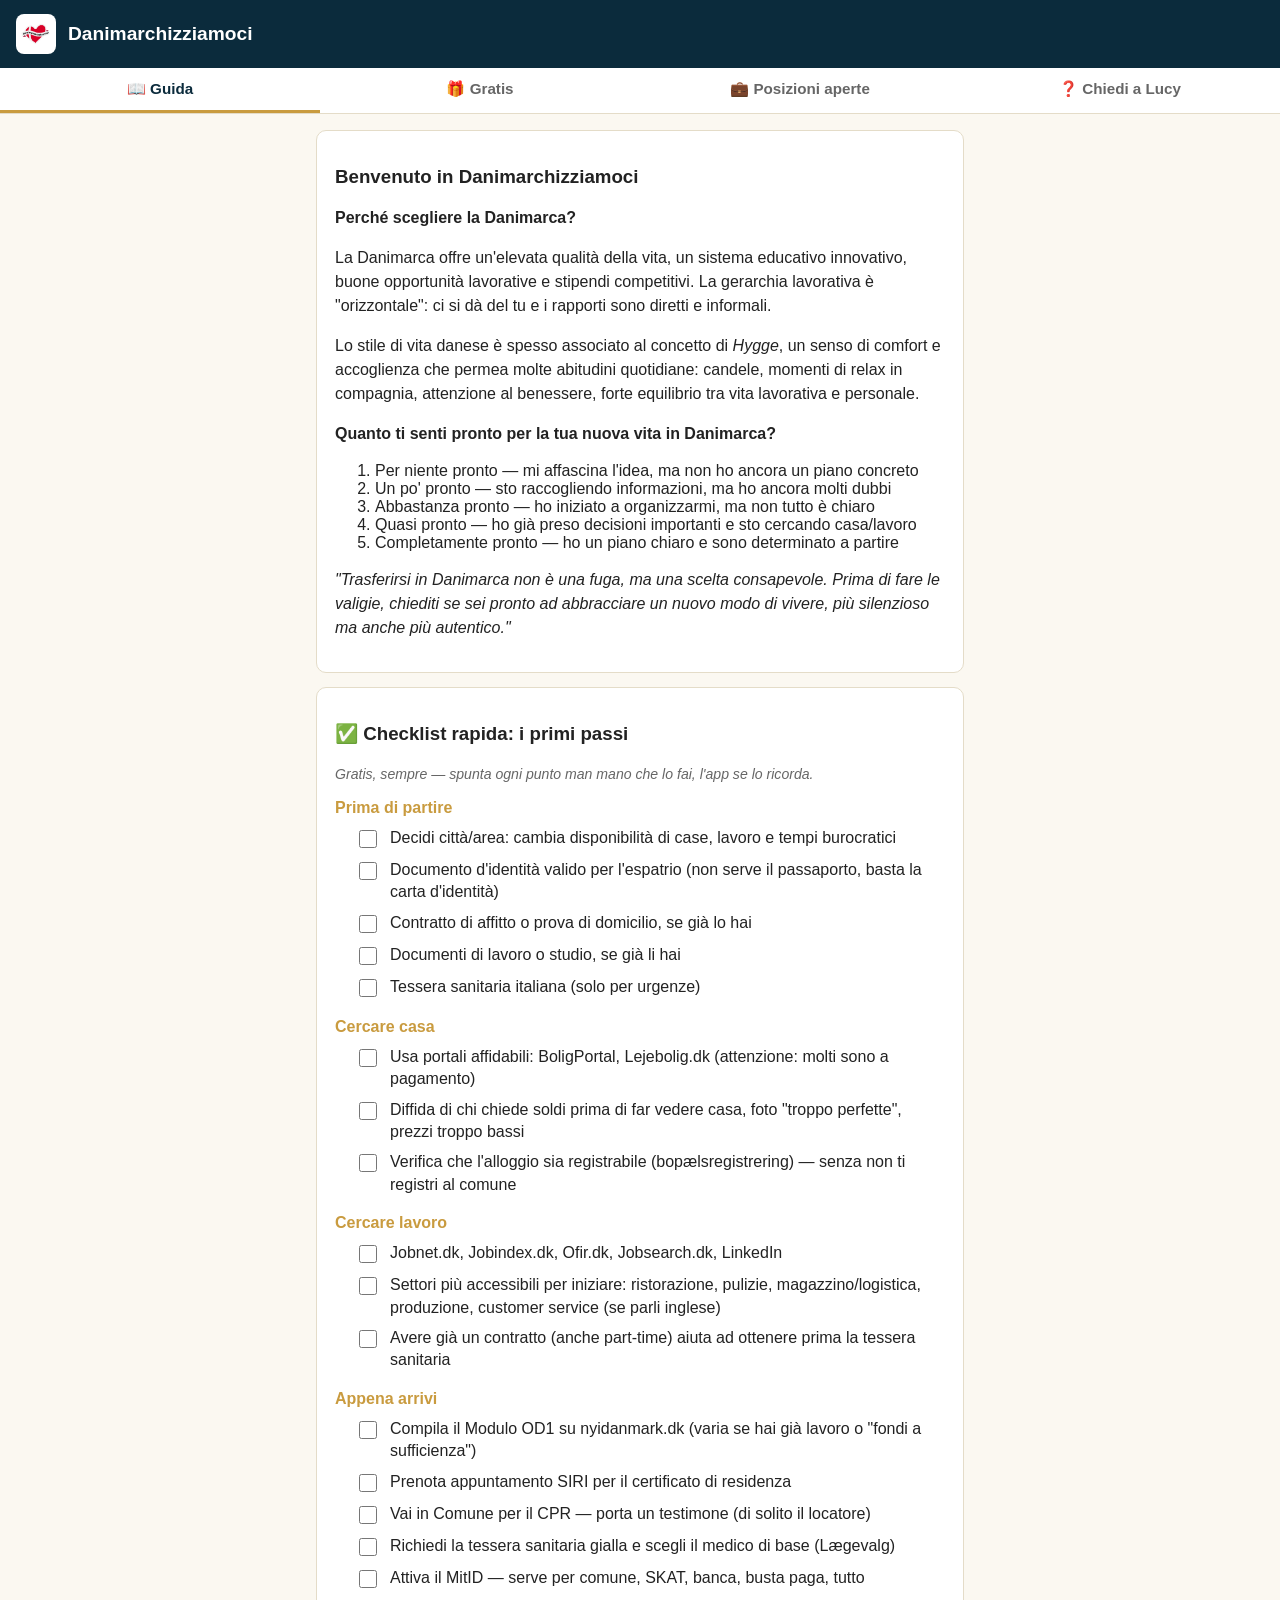
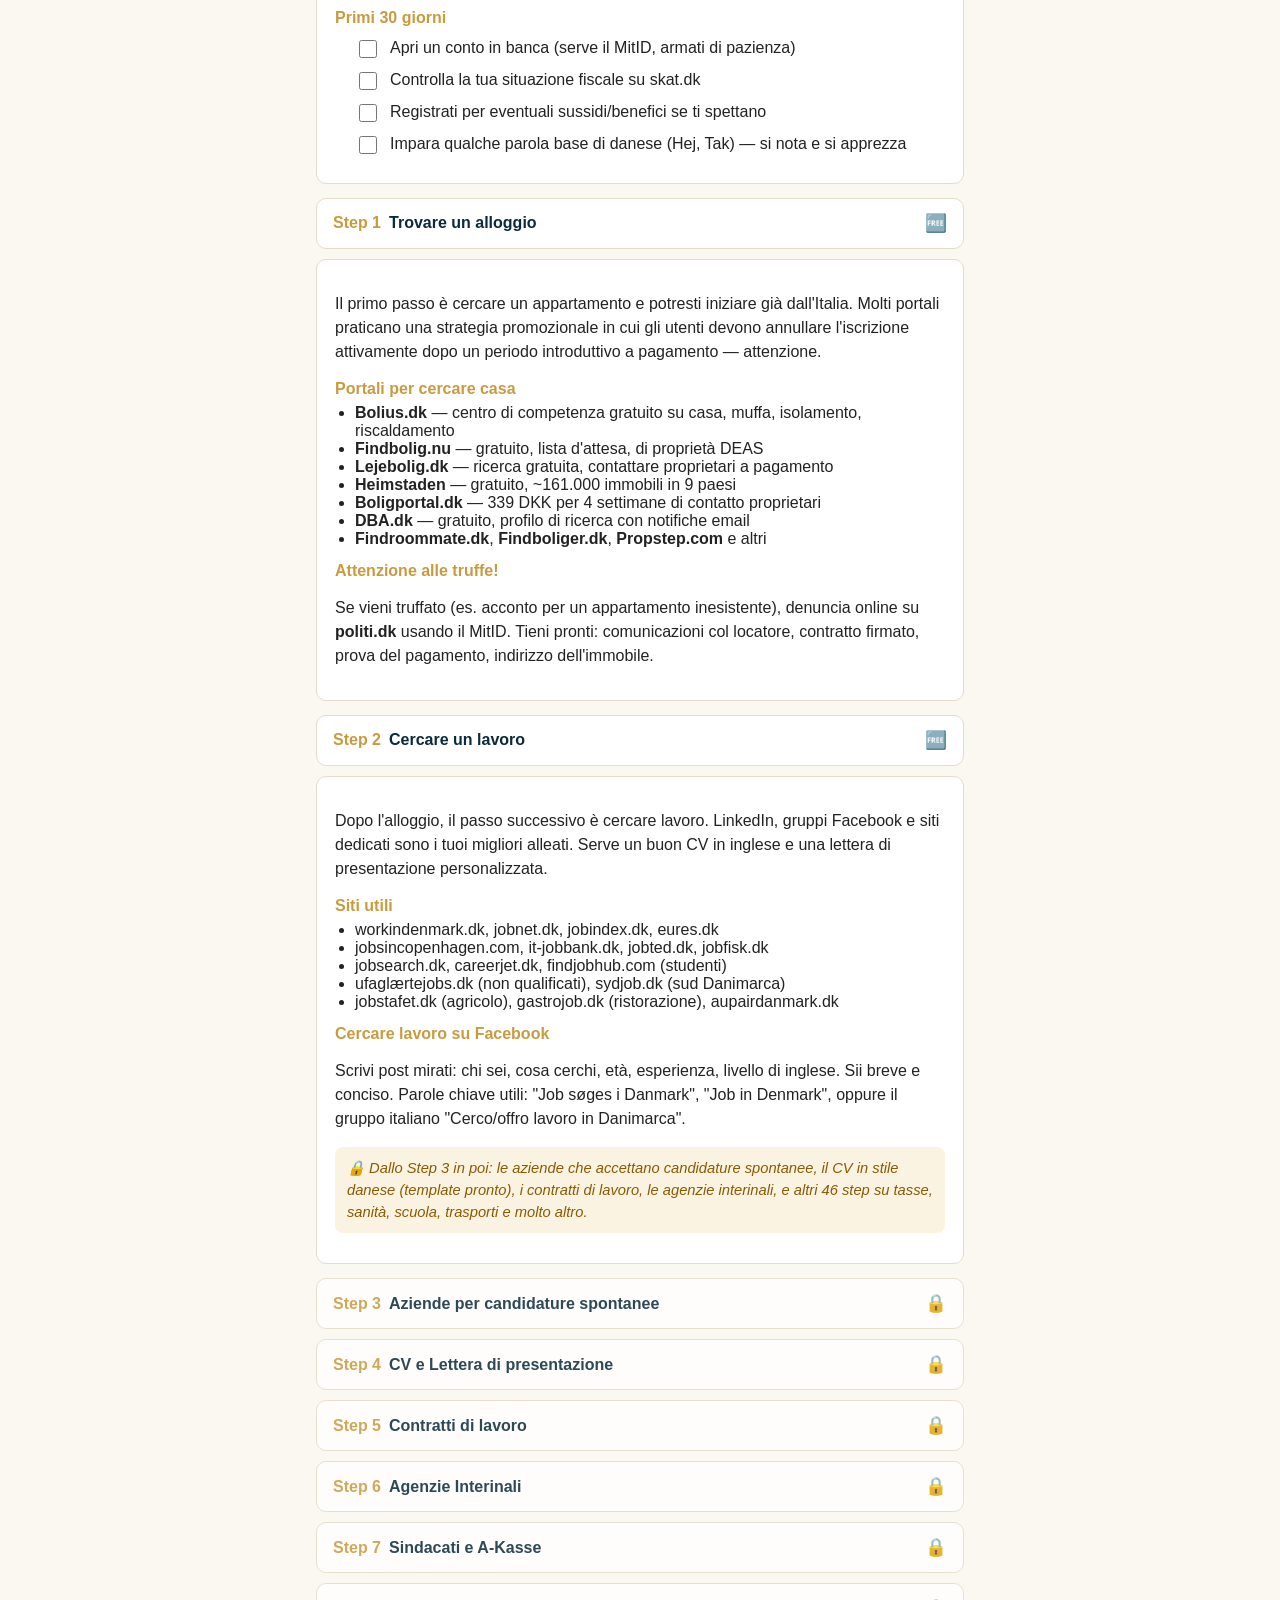
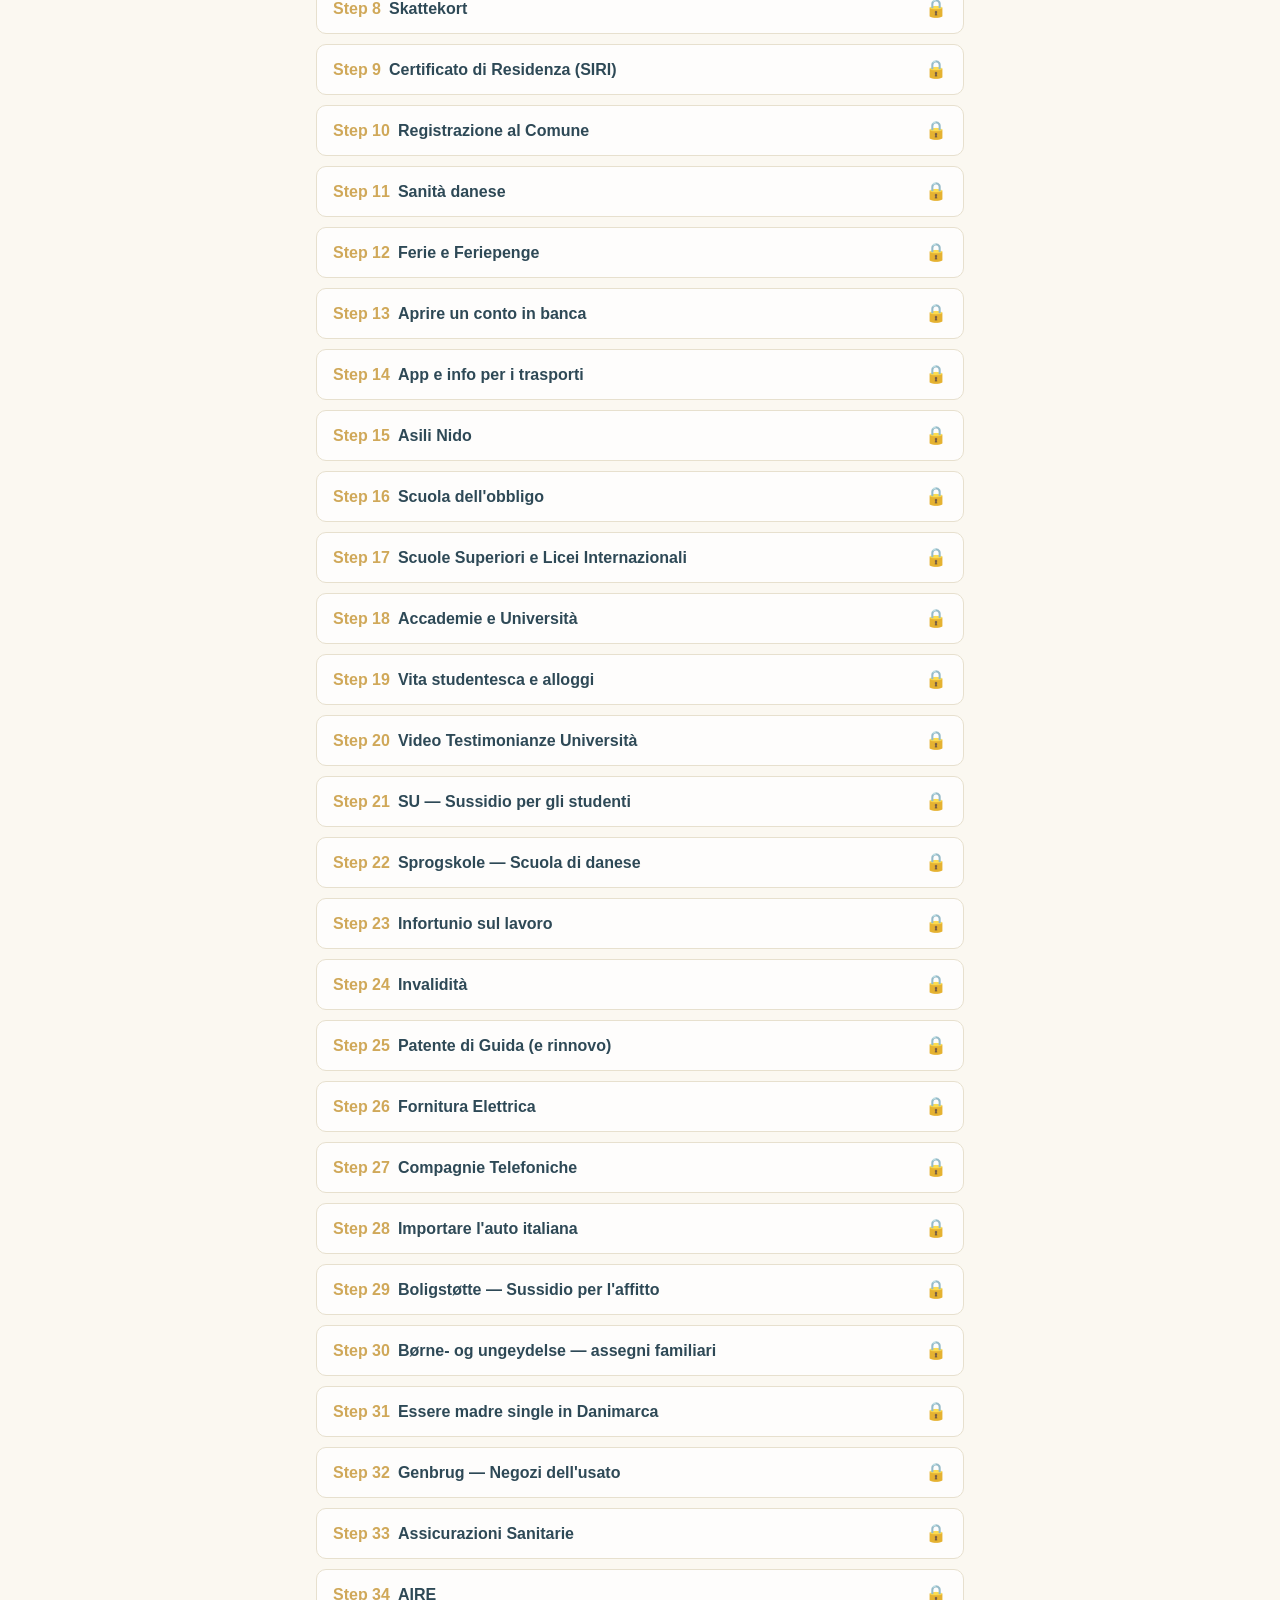
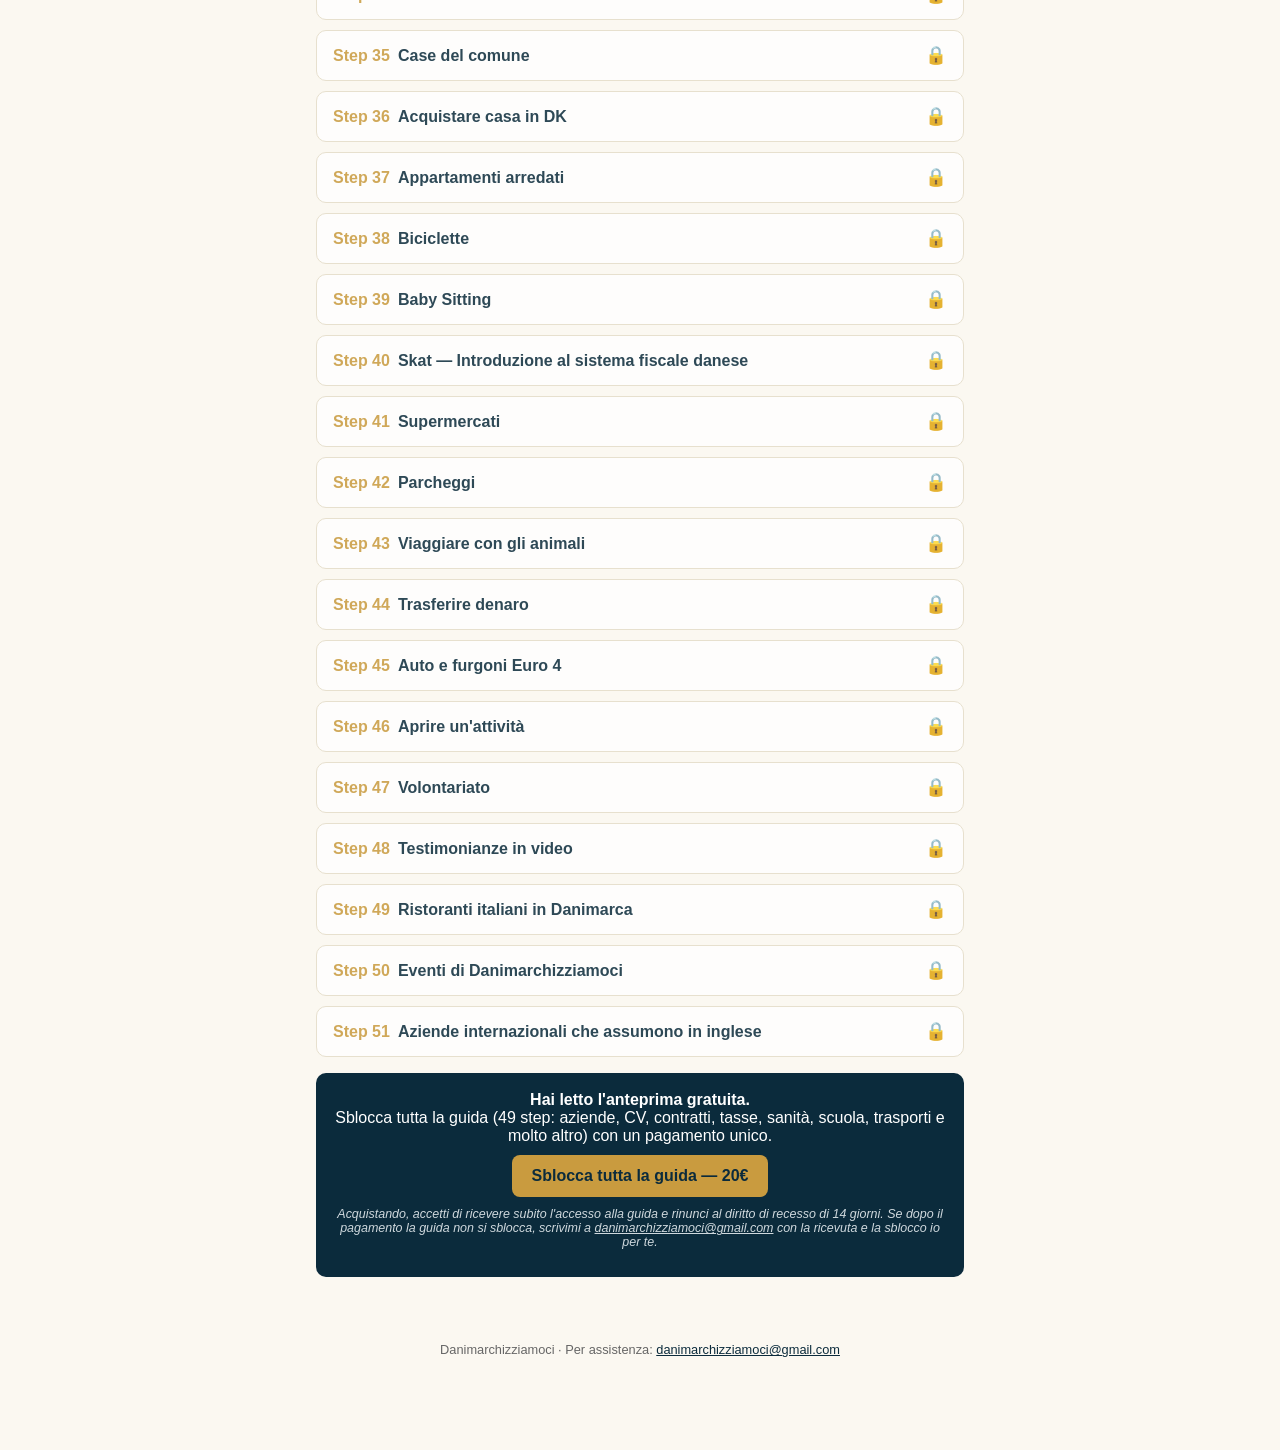
==== index.html @ 848ce5fc "Add files via upload" ====
<!DOCTYPE html>
<html lang="it">
<head>
<meta charset="UTF-8">
<meta name="viewport" content="width=device-width, initial-scale=1.0">
<title>Danimarchizziamoci</title>
<link rel="manifest" href="manifest.json">
<link rel="icon" href="logo.png">
<link rel="stylesheet" href="style.css">
</head>
<body>

<header class="topbar">
  <img src="logo.png" alt="Danimarchizziamoci" class="topbar-logo">
  <h1>Danimarchizziamoci</h1>
</header>

<nav class="tabs">
  <button class="tab-btn active" data-tab="guida">📖 Guida</button>
  <button class="tab-btn" data-tab="gratis">🎁 Gratis</button>
  <button class="tab-btn" data-tab="lavoro">💼 Posizioni aperte</button>
  <button class="tab-btn" data-tab="domanda">❓ Chiedi a Lucy</button>
</nav>

<main>
  <!-- TAB GUIDA -->
  <section id="tab-guida" class="tab-content active">
    <div id="intro-block" class="card"></div>

    <div class="card">
      <h3>✅ Checklist rapida: i primi passi</h3>
      <p class="checklist-intro">Gratis, sempre — spunta ogni punto man mano che lo fai,
      l'app se lo ricorda.</p>
      <div id="checklist"></div>
    </div>

    <div id="steps-list"></div>

    <div id="old-unlock-note" class="card" style="display:none">
      <p><strong>Abbiamo aggiornato l'app.</strong> Se avevi già acquistato la guida, scrivimi a
      <a href="mailto:danimarchizziamoci@gmail.com">danimarchizziamoci@gmail.com</a> con la ricevuta:
      ti mando subito il nuovo link per sbloccarla.</p>
    </div>

    <div id="unlock-banner" class="unlock-banner">
      <p><strong>Hai letto l'anteprima gratuita.</strong><br>
      Sblocca tutta la guida (49 step: aziende, CV, contratti, tasse, sanità, scuola,
      trasporti e molto altro) con un pagamento unico.</p>
      <button class="btn-primary" id="btn-unlock-guide">Sblocca tutta la guida — <span class="guide-price">20€</span></button>
      <p class="fine-print">Acquistando, accetti di ricevere subito l'accesso alla guida e rinunci
      al diritto di recesso di 14 giorni. Se dopo il pagamento la guida non si sblocca, scrivimi a
      <a href="mailto:danimarchizziamoci@gmail.com" style="color:inherit">danimarchizziamoci@gmail.com</a>
      con la ricevuta e la sblocco io per te.</p>
    </div>
  </section>

  <!-- TAB GRATIS (PDF scaricabili) -->
  <section id="tab-gratis" class="tab-content">
    <div class="card">
      <h3>🎁 Risorse gratuite</h3>
      <p>Guide pratiche da scaricare, leggere con calma e tenere sul telefono.
      Gratis, per tutti.</p>
    </div>
    <div id="resources-list"></div>
  </section>

  <!-- TAB LAVORO -->
  <section id="tab-lavoro" class="tab-content">
    <div class="card">
      <h3>Posizioni di lavoro su misura per te</h3>
      <p>Dicci in che settore o ruolo cerchi lavoro, e cerchiamo e verifichiamo personalmente
      10 posizioni aperte in Danimarca per il tuo profilo — link diretti, non una lista
      generica uguale per tutti. Qui sotto un esempio del formato.</p>
    </div>

    <div id="jobs-preview"></div>

    <div class="unlock-banner">
      <p><strong>Vuoi 10 posizioni aperte nel tuo settore?</strong></p>
      <button class="btn-primary" id="btn-unlock-jobs">Richiedi il tuo pacchetto — 7€</button>
      <p class="fine-print">Dopo il pagamento, scrivi nel campo della pagina di checkout il
      settore o ruolo che cerchi. Riceverai le 10 posizioni verificate via email, di solito
      entro 48 ore lavorative. Come su qualsiasi bacheca di lavoro, può capitare che qualche
      posizione chiuda nel frattempo — in tal caso scrivici e ti troviamo una sostituzione.</p>
    </div>

    <div class="card">
      <h3>Ti serve un CV per la Danimarca?</h3>
      <p>Preparo il tuo CV in inglese e la lettera di presentazione, pensati per le aziende danesi.</p>
      <a class="btn-primary" href="https://danimarchizziamoci.eu/cv-e-cover-letter/"
         target="_blank" rel="noopener">Scopri il servizio CV</a>
    </div>
  </section>

  <!-- TAB DOMANDA (Q&A a pagamento) -->
  <section id="tab-domanda" class="tab-content">
    <div class="card">
      <h3>Hai un dubbio specifico sul tuo caso?</h3>
      <p>Scrivimi una domanda mirata sulla tua situazione (lavoro, documenti, casa,
      tasse, scuola dei figli...) e ti rispondo personalmente — via email, con un
      messaggio vocale o un breve PDF, di solito entro 48 ore lavorative (giorni
      feriali).</p>
      <p class="checklist-intro">Non è una consulenza legale o fiscale professionale:
      è un consiglio pratico basato sulla mia esperienza diretta in Danimarca.</p>
    </div>

    <div class="unlock-banner">
      <p><strong>Una domanda, una risposta personale.</strong></p>
      <a class="btn-primary" id="btn-ask-question" href="#" role="button">Fai una domanda — 5€</a>
      <p class="fine-print">Dopo il pagamento potrai scrivere la tua domanda nella
      pagina di checkout (massimo 255 caratteri, quindi scrivila in breve — se
      serve più contesto te lo chiedo poi via email). Riceverai la risposta
      all'email usata per pagare.</p>
    </div>

    <div class="card">
      <h3>Vuoi che ti segua io nel trasferimento?</h3>
      <p><strong>Pacchetto trasferimento completo:</strong> cerco con te casa e lavoro, preparo
      CV e lettera di presentazione, compilo i moduli per SIRI e, se vuoi, ti accompagno di
      persona da SIRI e in comune, anche come testimone.</p>
      <a class="btn-primary" href="https://danimarchizziamoci.eu/prodotto/trasferimento-in-danimarca-pacchetto-completo/"
         target="_blank" rel="noopener">Richiedi un preventivo</a>
      <p style="margin-top:16px"><strong>Solo CV e lettera di presentazione:</strong> in inglese,
      pensati per il mercato danese.</p>
      <a class="btn-primary" href="https://danimarchizziamoci.eu/cv-e-cover-letter/"
         target="_blank" rel="noopener">Scopri il servizio CV</a>
    </div>
  </section>
</main>

<footer>
  <p>Danimarchizziamoci · Per assistenza: <a href="mailto:danimarchizziamoci@gmail.com">danimarchizziamoci@gmail.com</a></p>
</footer>

<!-- Modale per contenuto sbloccato (demo) -->
<div id="modal" class="modal hidden">
  <div class="modal-box">
    <button class="modal-close" id="modal-close">×</button>
    <div id="modal-body"></div>
  </div>
</div>

<script src="content.js"></script>
<script src="guide_crypto.js"></script>
<script src="app.js"></script>

<!-- Contatore visite (GoatCounter, senza cookie). Registra solo il nome della pagina, mai i parametri
     dell'indirizzo: il link di sblocco della guida contiene una chiave privata. -->
<script>
  window.goatcounter = {
    path: function () {
      const installed = window.matchMedia('(display-mode: standalone)').matches || window.navigator.standalone;
      return (installed ? '/[da icona] ' : '/') + 'app';
    }
  };
</script>
<script data-goatcounter="https://danimarchizziamoci.goatcounter.com/count" async src="//gc.zgo.at/count.js"></script>
</body>
</html>
---- style.css ----
:root {
  --navy: #0B2B3C;
  --gold: #C99B3F;
  --grey: #666666;
  --bg: #FBF8F1;
  --card-bg: #FFFFFF;
}

* { box-sizing: border-box; }

body {
  margin: 0;
  font-family: -apple-system, 'Segoe UI', Roboto, Helvetica, Arial, sans-serif;
  background: var(--bg);
  color: #222;
  padding-bottom: 60px;
}

.topbar {
  background: var(--navy);
  color: white;
  display: flex;
  align-items: center;
  gap: 12px;
  padding: 14px 16px;
  position: sticky;
  top: 0;
  z-index: 10;
}
.topbar-logo { height: 40px; width: 40px; border-radius: 8px; }
.topbar h1 { font-size: 1.2rem; margin: 0; font-weight: 700; }

.tabs {
  display: flex;
  background: white;
  border-bottom: 1px solid #E4DCC8;
  position: sticky;
  top: 68px;
  z-index: 9;
}
.tab-btn {
  flex: 1;
  padding: 12px;
  border: none;
  background: none;
  font-size: 0.95rem;
  font-weight: 600;
  color: var(--grey);
  cursor: pointer;
  border-bottom: 3px solid transparent;
}
.tab-btn.active { color: var(--navy); border-bottom-color: var(--gold); }

main { max-width: 680px; margin: 0 auto; padding: 16px; }

.tab-content { display: none; }
.tab-content.active { display: block; }

.card {
  background: var(--card-bg);
  border: 1px solid #E4DCC8;
  border-radius: 10px;
  padding: 16px 18px;
  margin-bottom: 14px;
}
.card h4 { color: var(--gold); margin: 14px 0 6px; font-size: 1rem; }
.card ul { margin: 6px 0; padding-left: 20px; }
.card p { line-height: 1.5; }

.checklist-intro { color: var(--grey); font-size: 0.88rem; font-style: italic; }
.checklist-group { list-style: none; padding: 0; margin: 4px 0 12px; }
.checklist-item { padding: 4px 0; }
.checklist-item label { display: flex; align-items: flex-start; gap: 10px; cursor: pointer; line-height: 1.4; }
.checklist-item input[type="checkbox"] { margin-top: 3px; width: 18px; height: 18px; accent-color: var(--gold); flex-shrink: 0; }
.checklist-item input:checked + span { color: var(--grey); text-decoration: line-through; }

.step-card {
  background: var(--card-bg);
  border: 1px solid #E4DCC8;
  border-radius: 10px;
  margin-bottom: 10px;
  padding: 14px 16px;
  cursor: pointer;
  display: flex;
  justify-content: space-between;
  align-items: center;
  gap: 10px;
}
.step-card .step-title { font-weight: 600; color: var(--navy); }
.step-card .step-num { color: var(--gold); font-weight: 700; margin-right: 8px; }
.step-card.locked { opacity: 0.85; }
.lock-icon { font-size: 1.1rem; }

.locked-teaser {
  background: #FBF3E2;
  border-radius: 8px;
  padding: 10px 12px;
  color: #8A5A00;
  font-style: italic;
  font-size: 0.92rem;
  margin-top: 14px;
}

.unlock-banner {
  background: var(--navy);
  color: white;
  border-radius: 10px;
  padding: 18px;
  text-align: center;
  margin: 16px 0;
}
.unlock-banner p { margin: 0 0 10px; }
.unlock-banner .fine-print { font-size: 0.78rem; color: #cfd8dd; margin-top: 10px; font-style: italic; }

.btn-primary {
  background: var(--gold);
  color: var(--navy);
  border: none;
  padding: 12px 20px;
  border-radius: 8px;
  font-weight: 700;
  font-size: 1rem;
  cursor: pointer;
  display: inline-block;
  text-decoration: none;
}
.btn-primary:hover { filter: brightness(1.08); }

.job-card {
  background: var(--card-bg);
  border: 1px solid #E4DCC8;
  border-radius: 10px;
  padding: 12px 16px;
  margin-bottom: 8px;
  display: flex;
  justify-content: space-between;
  align-items: center;
}
.job-card .job-role { font-weight: 600; color: var(--navy); }
.job-card .job-city { color: var(--grey); font-size: 0.88rem; }
.job-card .job-status { font-size: 0.78rem; color: #0B7A3E; font-weight: 600; }

.resource-card {
  background: var(--card-bg);
  border: 1px solid #E4DCC8;
  border-radius: 10px;
  margin-bottom: 10px;
  padding: 14px 16px;
  display: flex;
  align-items: center;
  gap: 12px;
  text-decoration: none;
  color: inherit;
}
.resource-card:hover { border-color: var(--gold); }
.resource-icon { font-size: 1.6rem; flex-shrink: 0; }
.resource-title { display: block; font-weight: 600; color: var(--navy); }
.resource-desc { display: block; color: var(--grey); font-size: 0.88rem; margin-top: 2px; line-height: 1.4; }
.resource-open { margin-left: auto; color: var(--gold); font-weight: 700; font-size: 0.85rem; flex-shrink: 0; }

footer {
  text-align: center;
  color: var(--grey);
  font-size: 0.8rem;
  padding: 20px;
}
footer a { color: var(--navy); }

.modal { position: fixed; inset: 0; background: rgba(0,0,0,0.5); display: flex;
  align-items: center; justify-content: center; z-index: 100; padding: 16px; }
.modal.hidden { display: none; }
.modal-box { background: white; border-radius: 12px; max-width: 420px; width: 100%;
  padding: 24px; position: relative; text-align: center; }
.modal-close { position: absolute; top: 10px; right: 14px; border: none; background: none;
  font-size: 1.4rem; cursor: pointer; color: var(--grey); }
.modal-box h3 { color: var(--navy); }

@media (max-width: 480px) {
  .topbar h1 { font-size: 1.05rem; }
  .tab-btn { padding: 10px 4px; font-size: 0.8rem; }
}
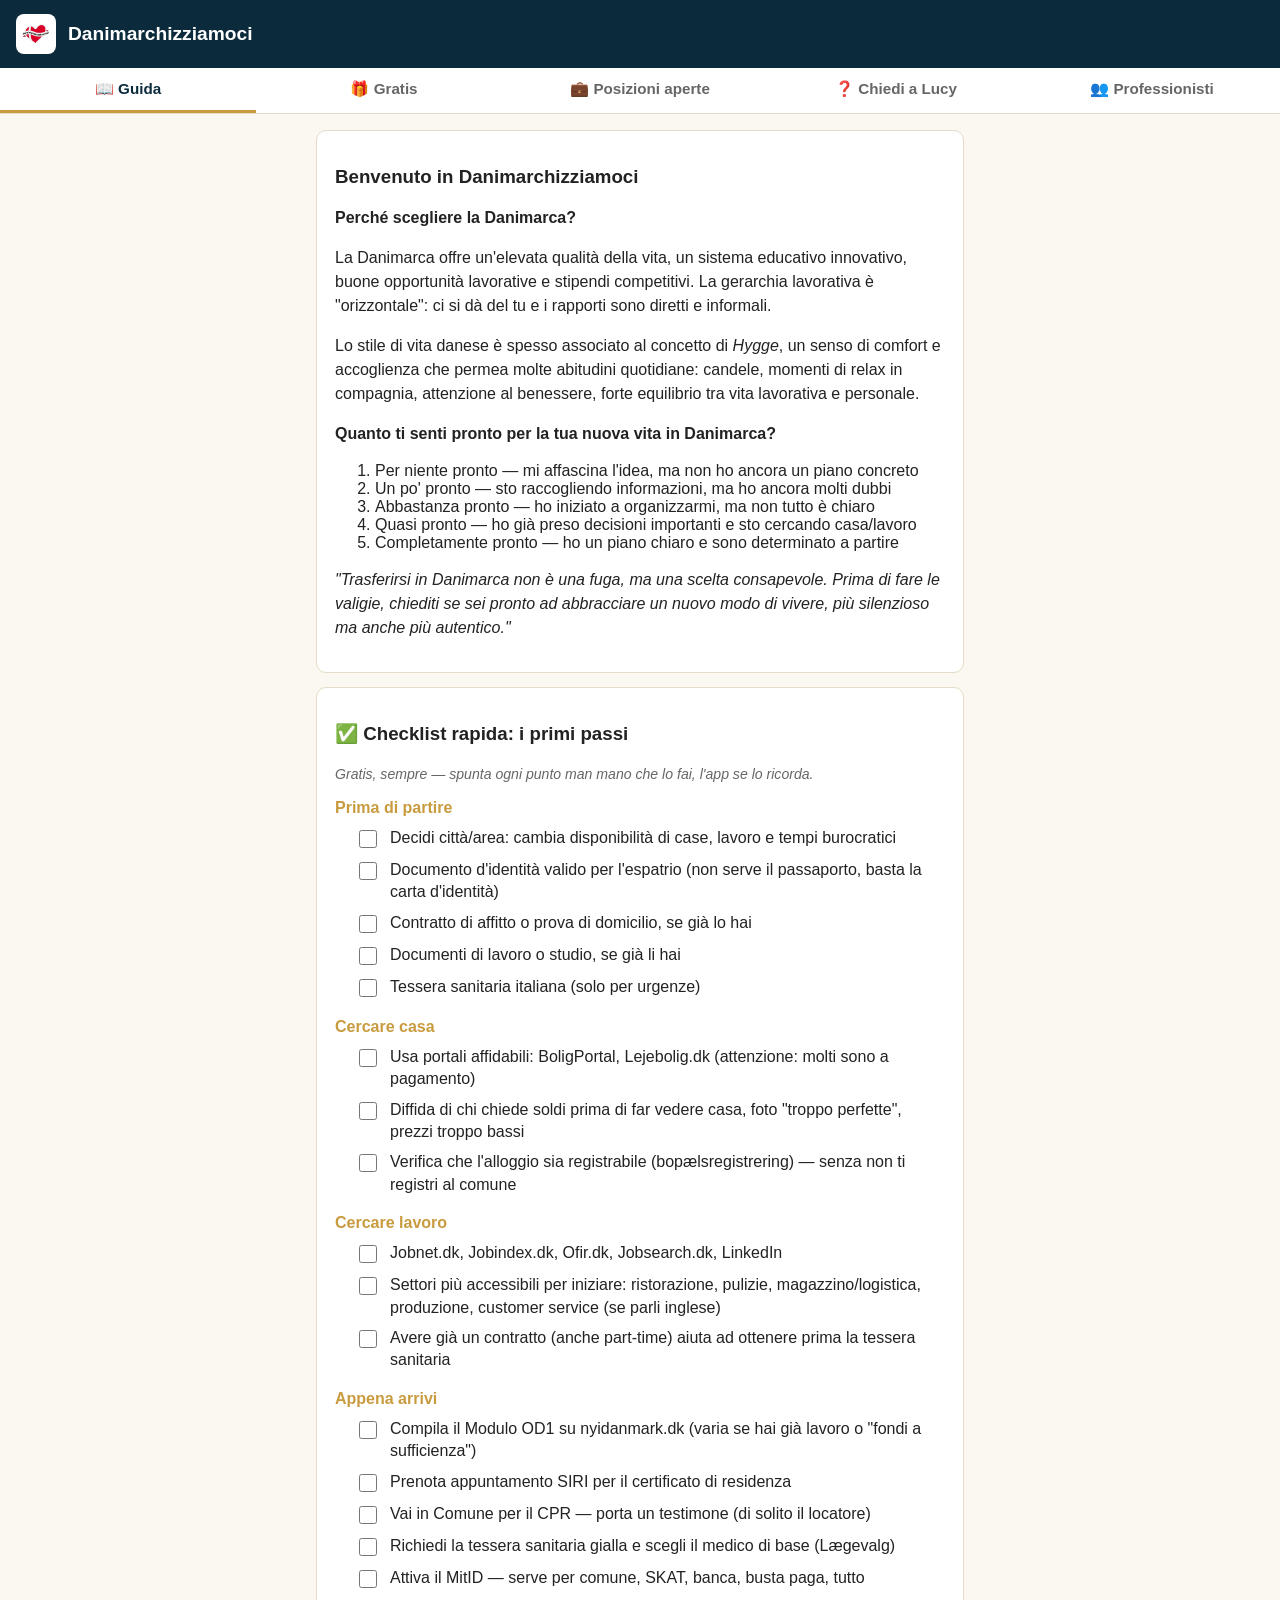
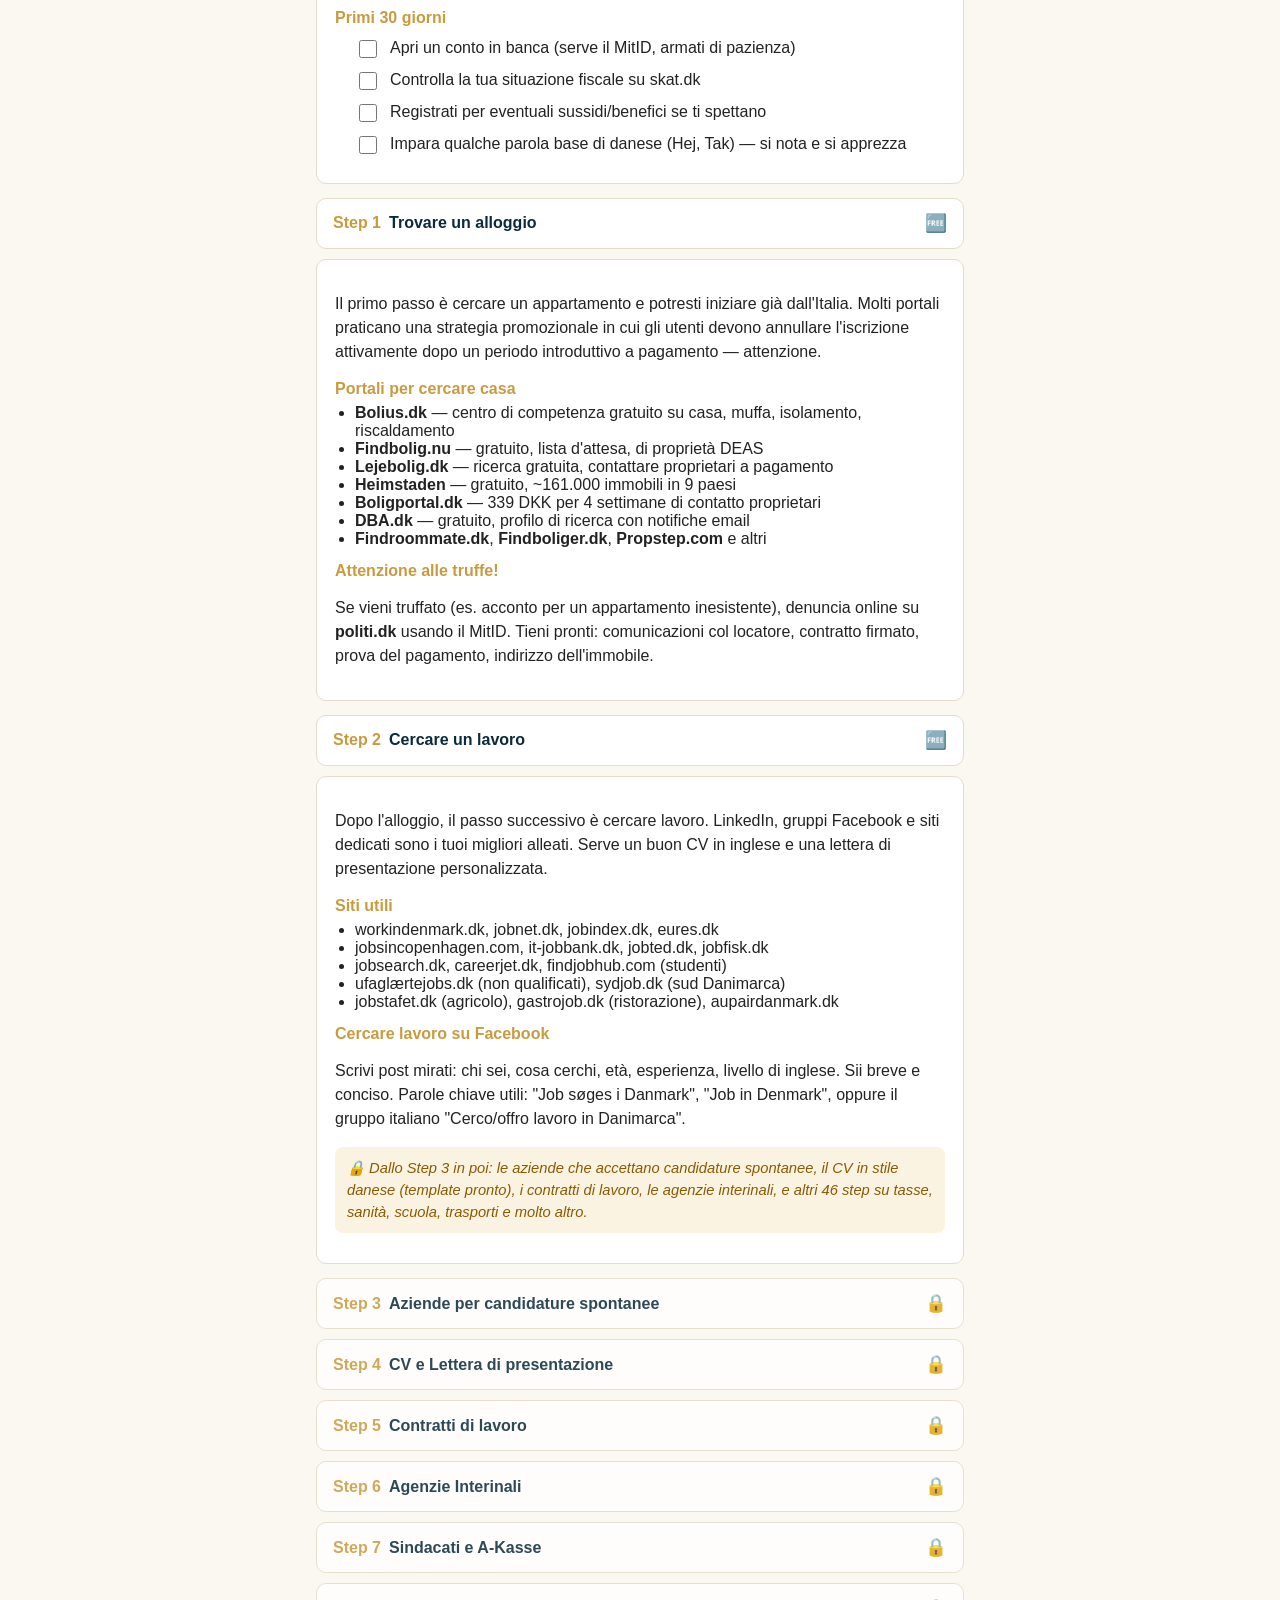
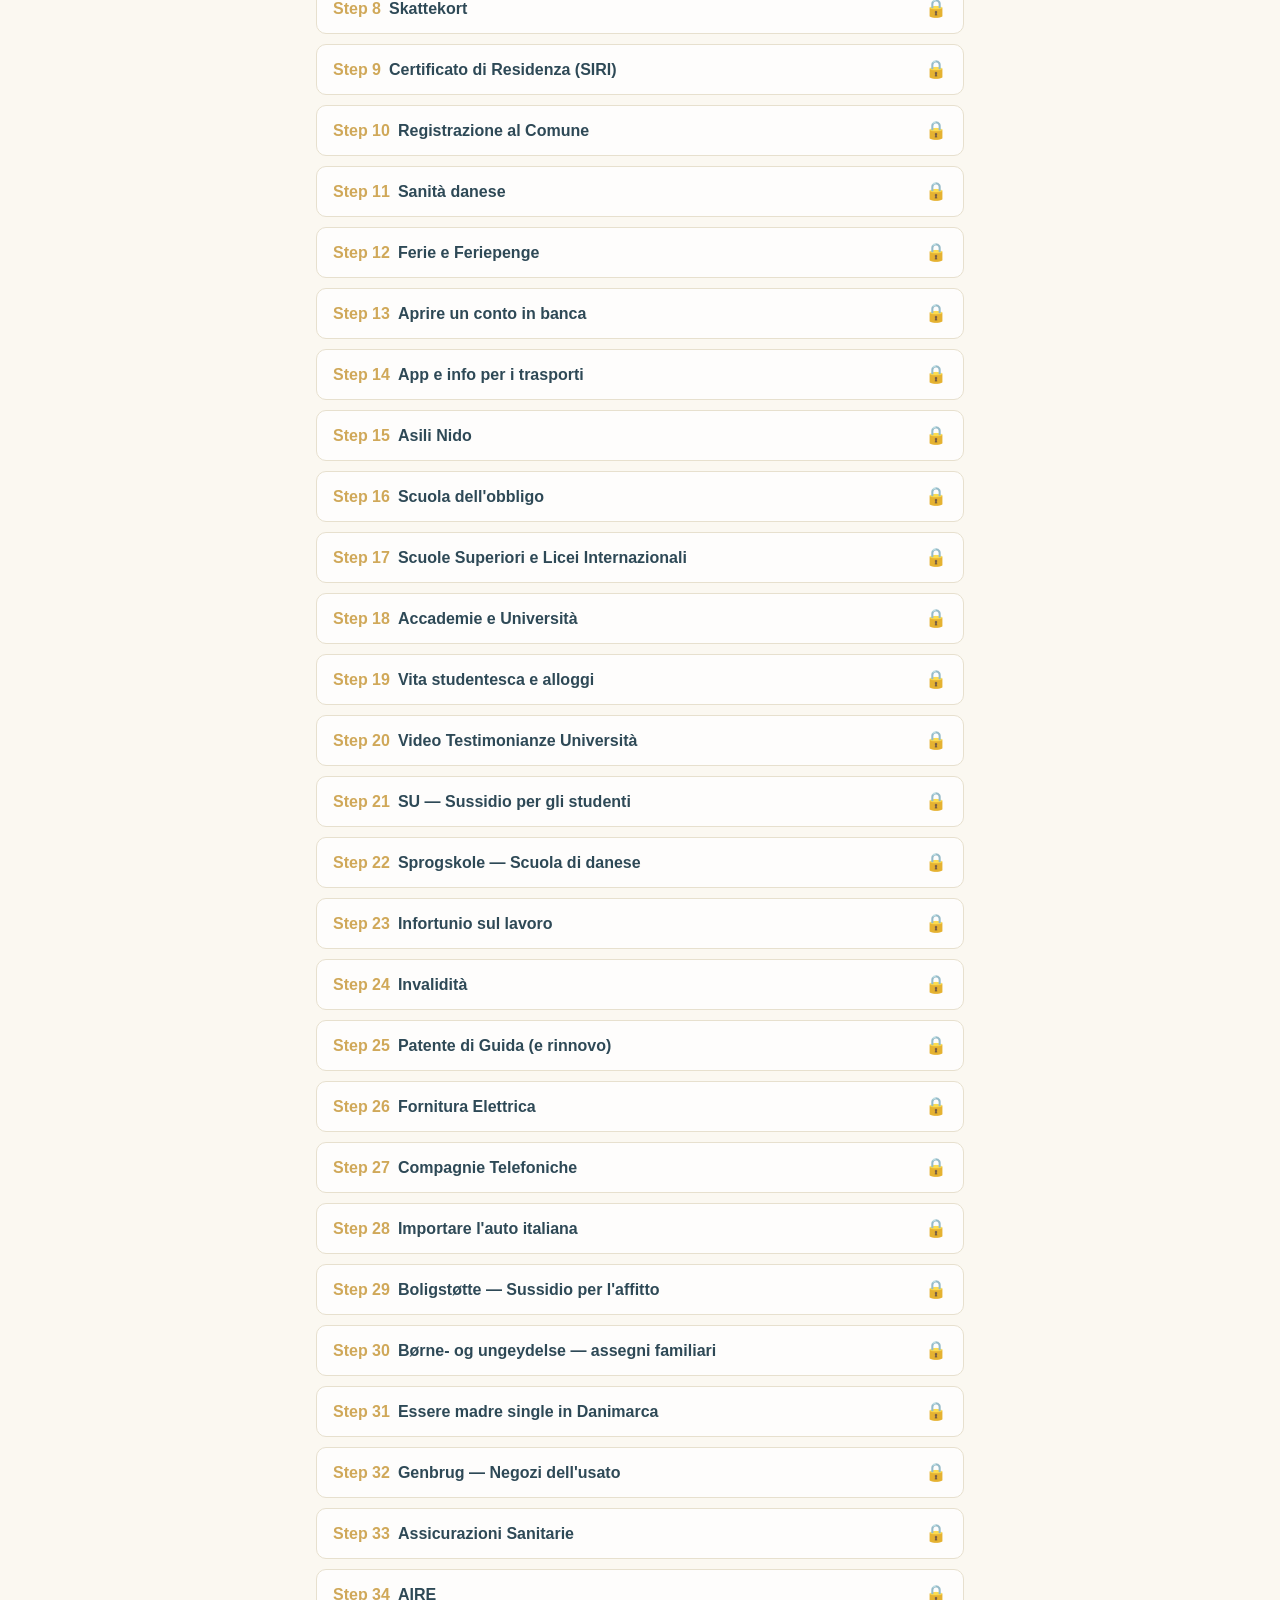
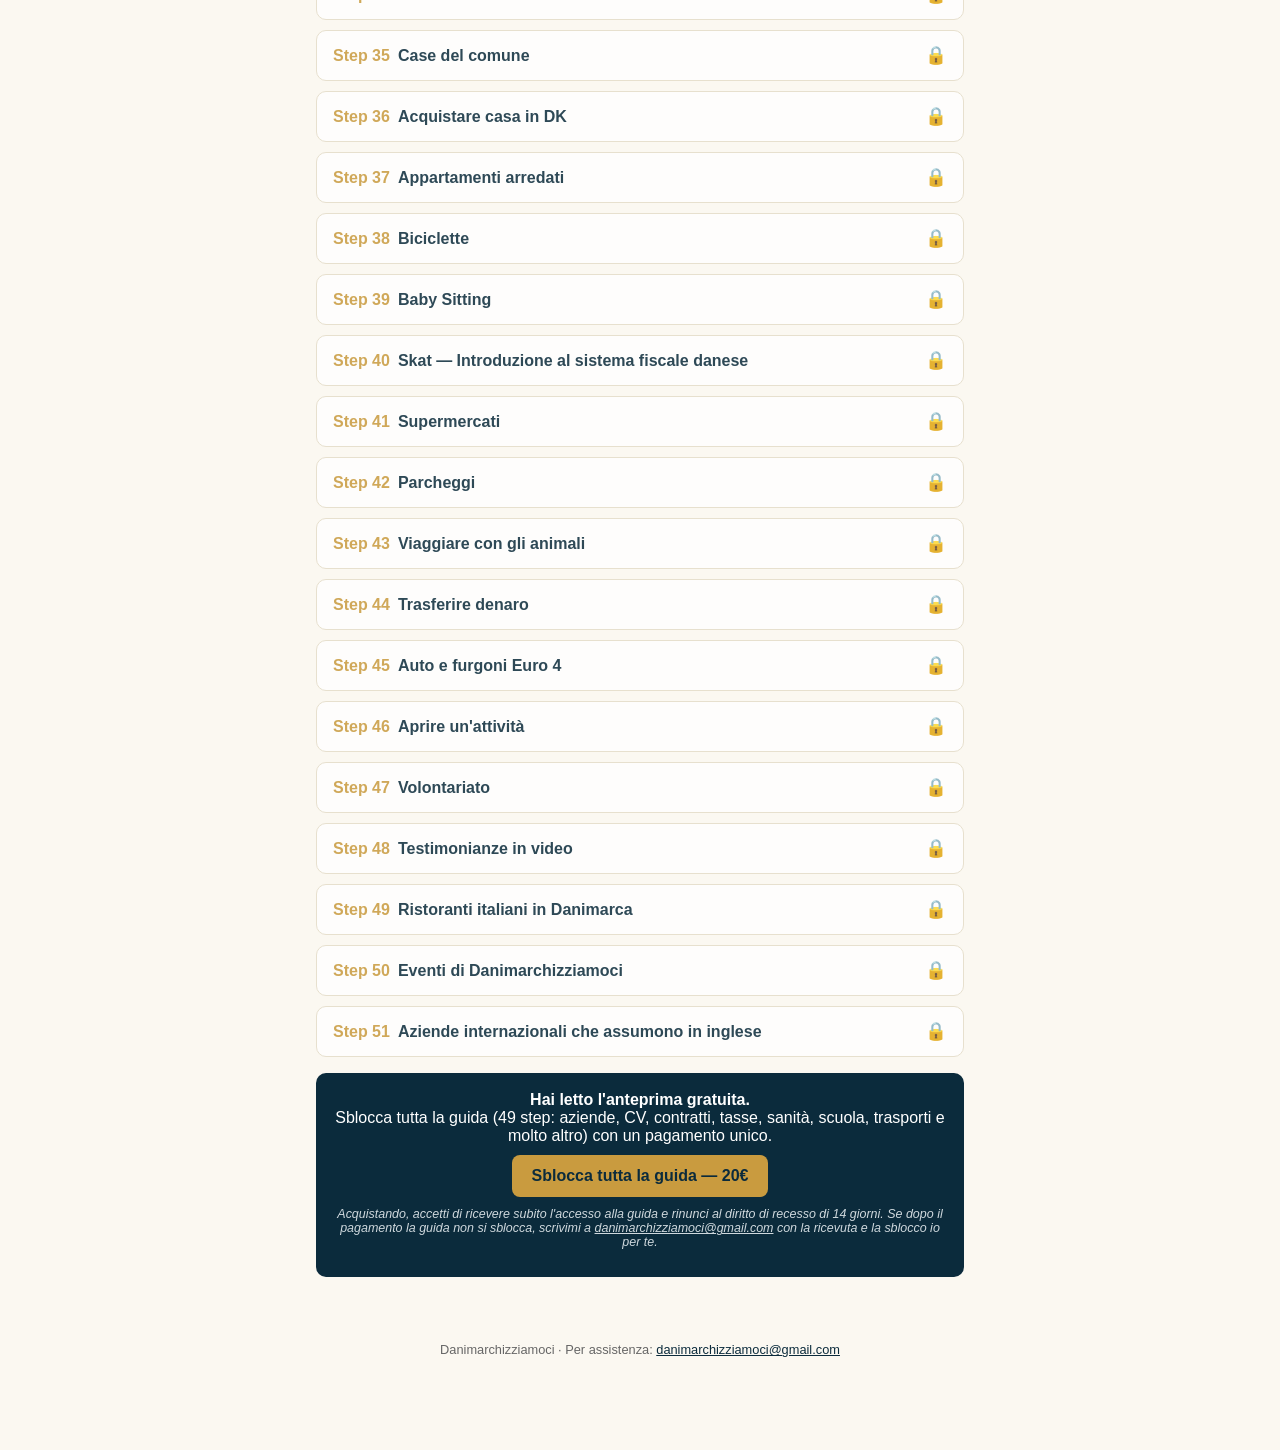
==== commit 0f4b3979: "Add files via upload" ====
--- a/index.html
+++ b/index.html
@@ -20,6 +20,7 @@
   <button class="tab-btn" data-tab="gratis">🎁 Gratis</button>
   <button class="tab-btn" data-tab="lavoro">💼 Posizioni aperte</button>
   <button class="tab-btn" data-tab="domanda">❓ Chiedi a Lucy</button>
+  <button class="tab-btn" data-tab="professionisti">👥 Professionisti</button>
 </nav>
 
 <main>
@@ -126,6 +127,30 @@
          target="_blank" rel="noopener">Scopri il servizio CV</a>
     </div>
   </section>
+  <!-- TAB PROFESSIONISTI (elenco professionisti italiani) -->
+  <section id="tab-professionisti" class="tab-content">
+    <div class="card">
+      <h3>👥 Professionisti italiani in Danimarca</h3>
+      <p>Commercialisti, avvocati, psicologi, insegnanti di danese, traslochi e altri servizi:
+      professionisti italiani che lavorano in Danimarca e parlano la tua lingua.</p>
+      <p><strong>L'elenco è in arrivo.</strong> Stiamo raccogliendo le adesioni.</p>
+    </div>
+
+    <div id="professionals-list"></div>
+
+    <div class="card">
+      <h3>Sei un professionista italiano in Danimarca?</h3>
+      <p>L'inserimento è gratuito. Scrivimi a
+      <a href="mailto:danimarchizziamoci@gmail.com?subject=Elenco%20professionisti">danimarchizziamoci@gmail.com</a>
+      con nome, professione, zona in cui lavori, lingue, una breve descrizione, i contatti da
+      pubblicare, il tuo sito o portfolio e il numero CVR.</p>
+      <p class="checklist-intro">Pubblico i tuoi dati solo dopo il tuo consenso scritto, e puoi chiedere
+      di essere rimosso in qualsiasi momento.</p>
+    </div>
+
+    <p class="fine-print">Questo è un elenco di professionisti segnalati: Danimarchizziamoci non garantisce
+    per il loro lavoro. Prima di affidare un incarico, chiedi sempre un preventivo scritto.</p>
+  </section>
 </main>
 
 <footer>
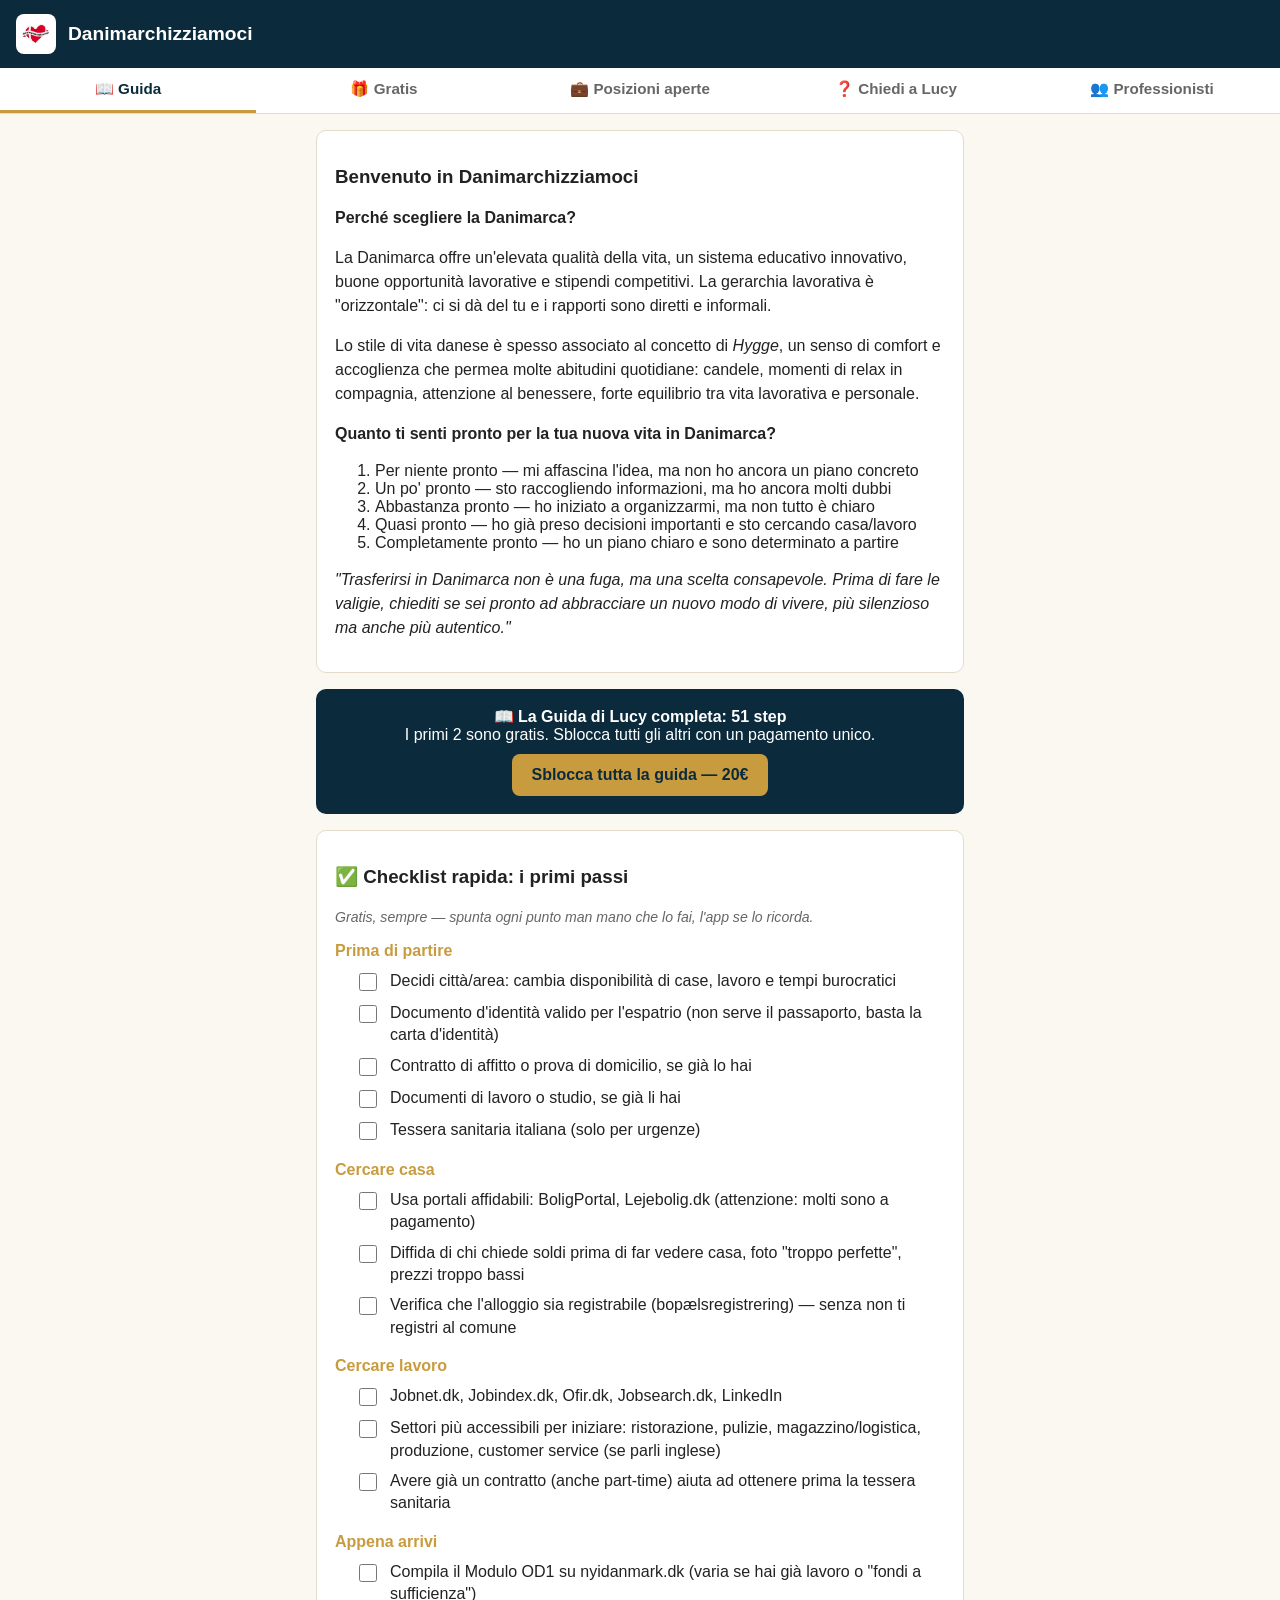
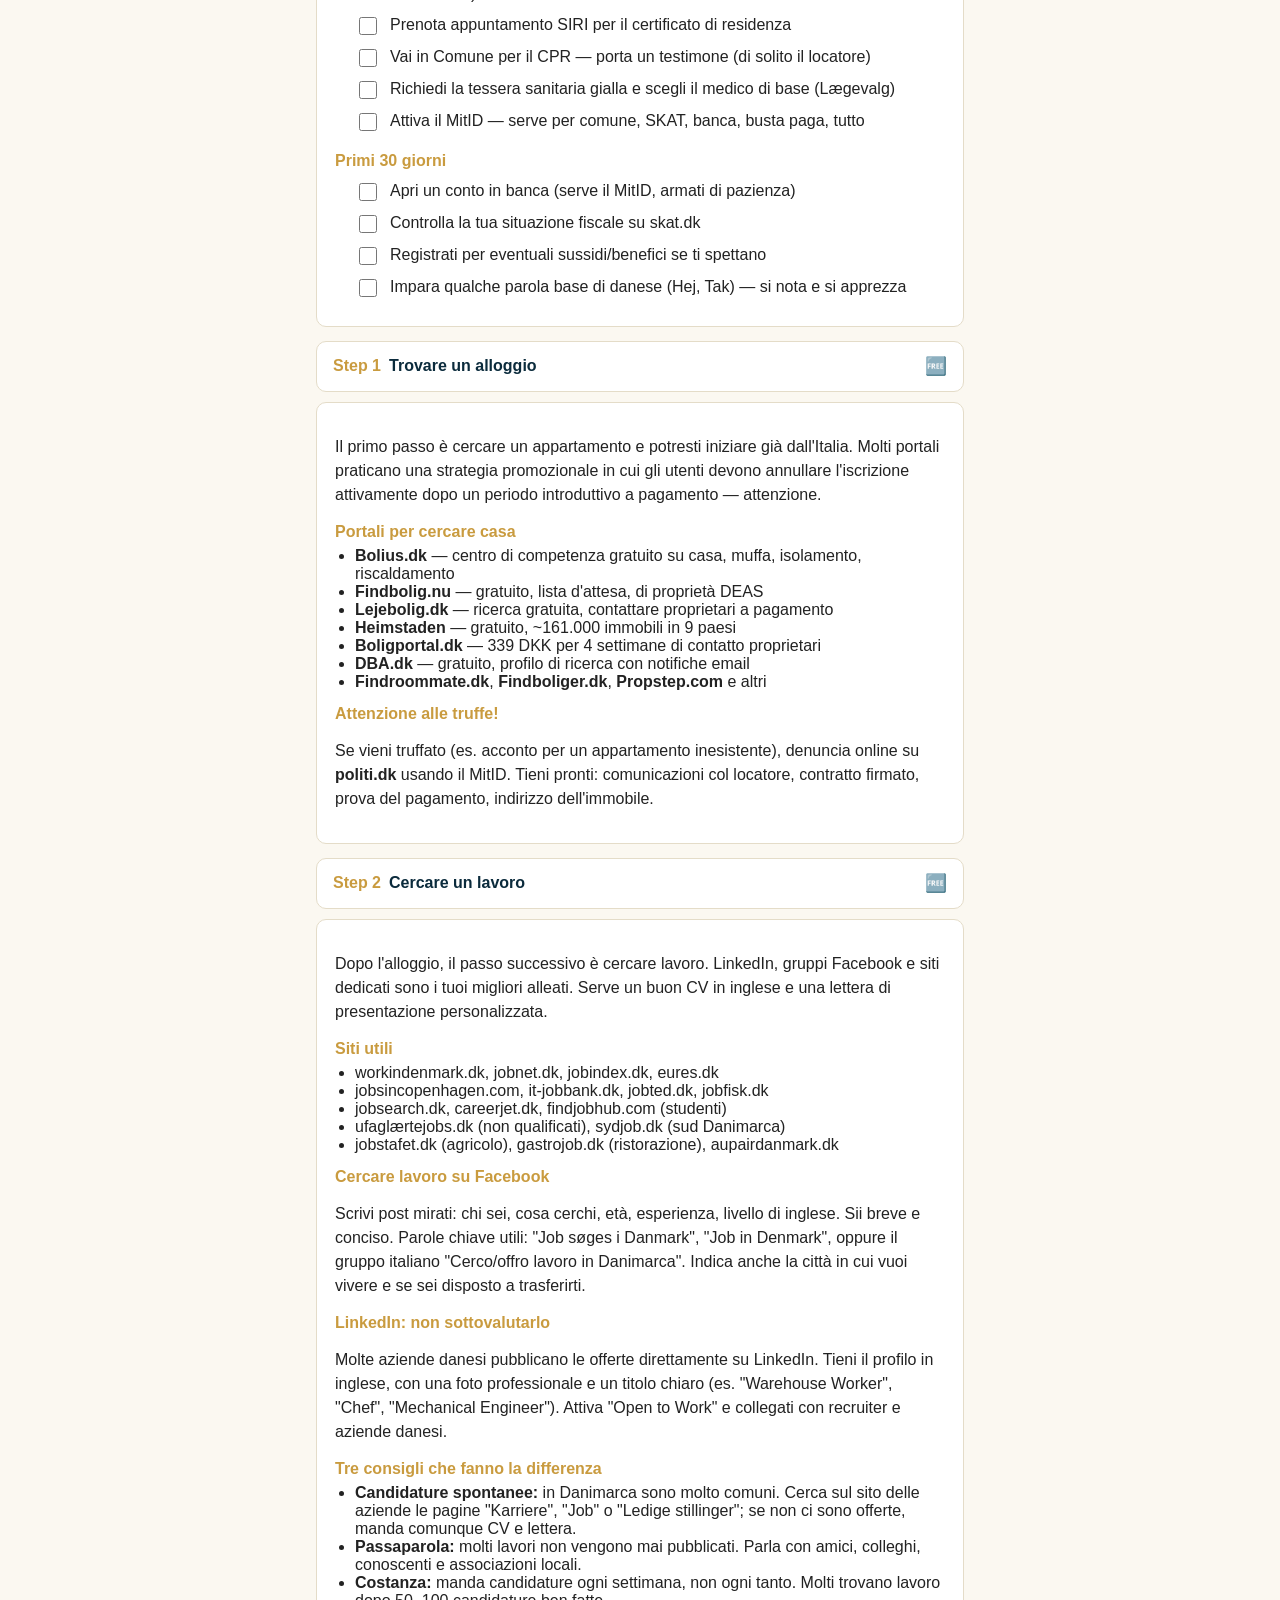
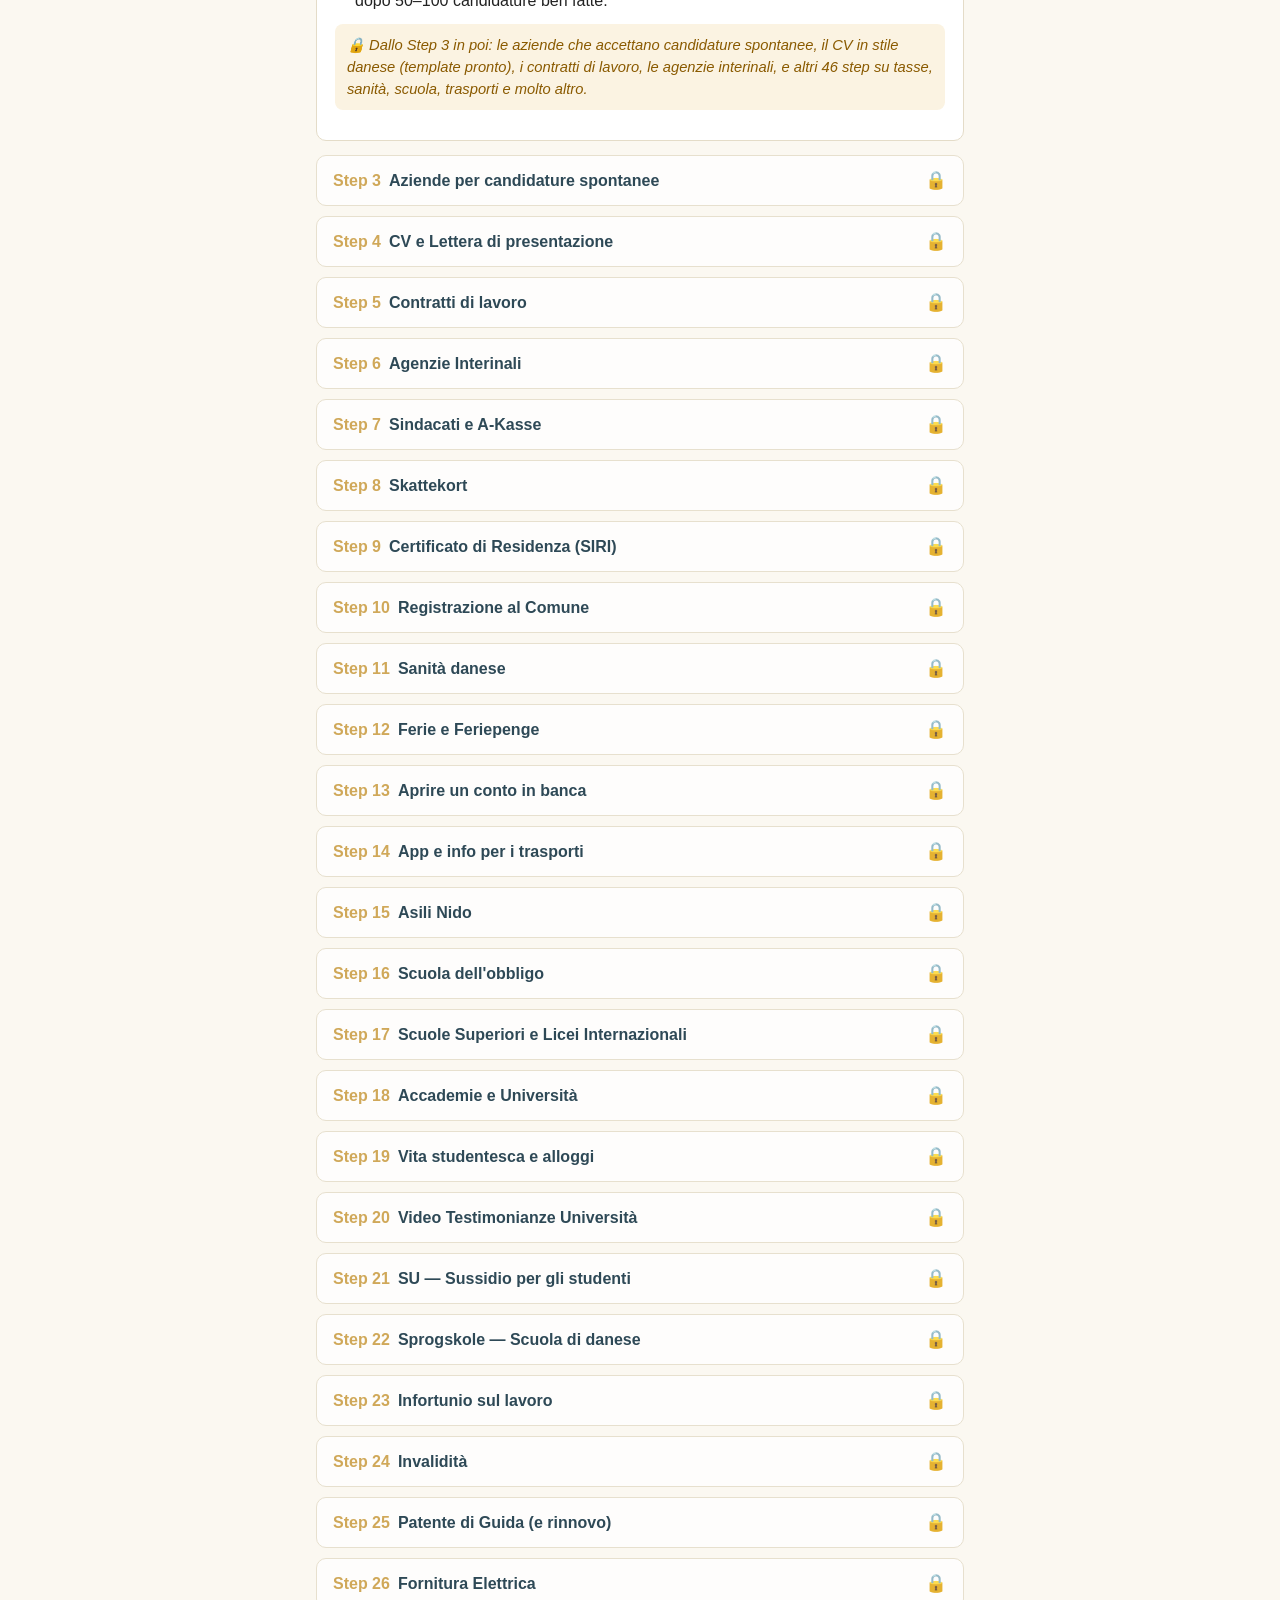
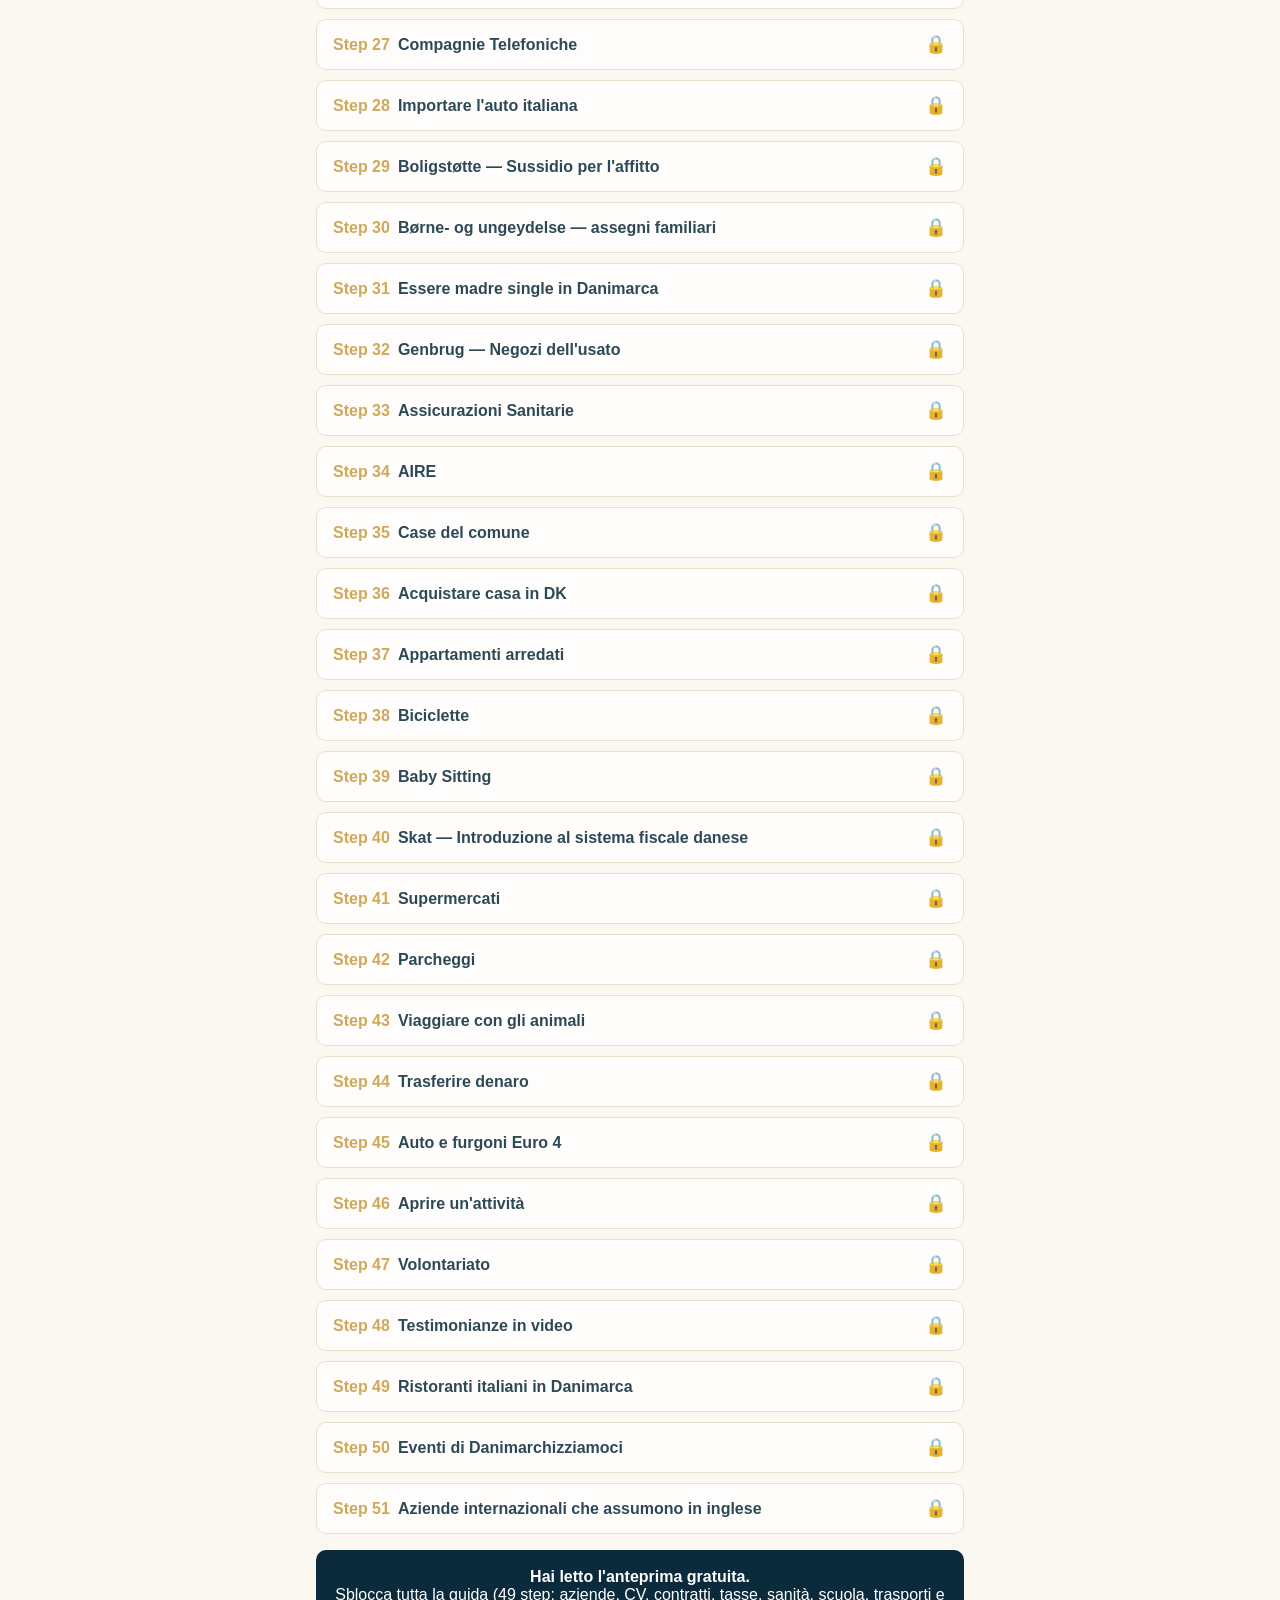
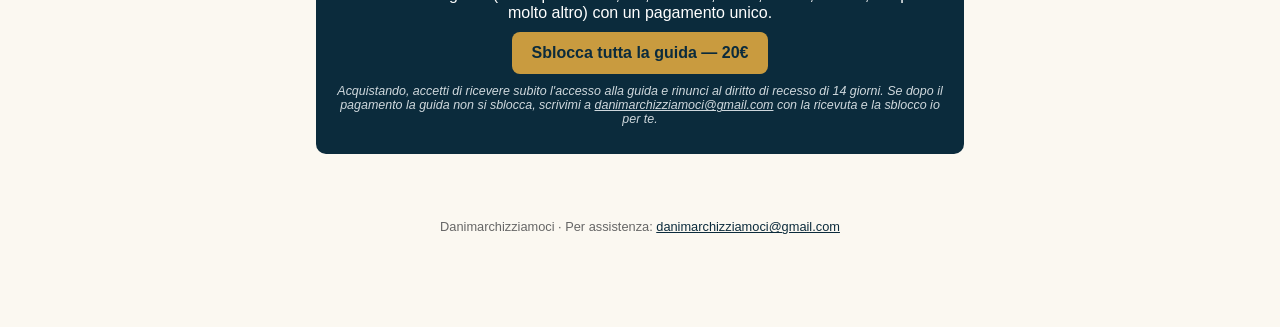
==== commit b1028c34: "Add files via upload" ====
--- a/index.html
+++ b/index.html
@@ -28,6 +28,12 @@
   <section id="tab-guida" class="tab-content active">
     <div id="intro-block" class="card"></div>
 
+    <div id="unlock-banner-top" class="unlock-banner">
+      <p><strong>📖 La Guida di Lucy completa: 51 step</strong><br>
+      I primi 2 sono gratis. Sblocca tutti gli altri con un pagamento unico.</p>
+      <button class="btn-primary" onclick="document.getElementById('btn-unlock-guide').click()">Sblocca tutta la guida — <span class="guide-price">20€</span></button>
+    </div>
+
     <div class="card">
       <h3>✅ Checklist rapida: i primi passi</h3>
       <p class="checklist-intro">Gratis, sempre — spunta ogni punto man mano che lo fai,
@@ -133,10 +139,146 @@
       <h3>👥 Professionisti italiani in Danimarca</h3>
       <p>Commercialisti, avvocati, psicologi, insegnanti di danese, traslochi e altri servizi:
       professionisti italiani che lavorano in Danimarca e parlano la tua lingua.</p>
-      <p><strong>L'elenco è in arrivo.</strong> Stiamo raccogliendo le adesioni.</p>
-    </div>
-
-    <div id="professionals-list"></div>
+      <p>L'elenco cresce man mano che arrivano nuove adesioni.</p>
+    </div>
+
+    <div id="professionals-list">
+      <div class="card">
+        <h3>🥗 Dalila Celeste Parisi</h3>
+        <p><strong>Biologa nutrizionista</strong> · vive a Copenaghen da tre anni</p>
+        <p>Consulenze nutrizionali online, in italiano e in inglese, per chi vive in Danimarca, in Italia
+        o altrove. Si occupa in particolare di alimentazione vegetale (vegetariana e vegana), salute
+        intestinale (IBS, IBD, disbiosi, gonfiore, stipsi), dieta antinfiammatoria mediterranea adattata
+        alla vita fuori dall'Italia, alimentazione intuitiva ed educazione alimentare.</p>
+        <p>Offre una prima consulenza gratuita di 30 minuti a chi vuole iniziare un percorso.</p>
+        <p>🌐 <a href="https://dalilife-nutrition.com" target="_blank" rel="noopener">dalilife-nutrition.com</a><br>
+        💬 <a href="https://wa.me/393200203475" target="_blank" rel="noopener">WhatsApp</a><br>
+        ✉️ <a href="mailto:Dalila.parisi.nutrizionista@gmail.com">Dalila.parisi.nutrizionista@gmail.com</a></p>
+      </div>
+      <div class="card">
+        <h3>🧠 Nicoletta Retsbo</h3>
+        <p><strong>Psicoterapeuta (Psykoterapeut MPF)</strong> · specializzata in terapia metacognitiva</p>
+        <p>Riceve a Copenaghen, zona Østerbro, e online, in italiano, inglese e danese. Offre un colloquio introduttivo gratuito di 45 minuti.</p>
+        <p>🌐 <a href="https://www.metamind.nu" target="_blank" rel="noopener">metamind.nu</a><br>
+        📞 <a href="tel:+4561687788">+45 61 68 77 88</a><br>
+        ✉️ <a href="mailto:nicoletta@metamind.nu">nicoletta@metamind.nu</a></p>
+      </div>
+      <div class="card">
+        <h3>🛠️ Ugo Carta – SharDan Services</h3>
+        <p><strong>Giardinaggio e piccoli lavori per la casa</strong></p>
+        <p>Giardinaggio, pitture di pareti e legni, manutenzioni varie, montaggio di mobili e cucine,
+        piccoli traslochi. Parla italiano, inglese e danese.</p>
+        <p>Lavora in quasi tutta la Selandia, entro 100 km. Oltre i 30 km di distanza valuta con il cliente
+        i costi di trasferta.</p>
+        <p>🌐 <a href="https://www.shardanservice.dk" target="_blank" rel="noopener">shardanservice.dk</a><br>
+        📞 <a href="tel:+4571704808">+45 71 70 48 08</a><br>
+        ✉️ <a href="mailto:info@shardanservice.dk">info@shardanservice.dk</a></p>
+      </div>
+      <div class="card">
+        <h3>💞 Elena Hansen Pellino</h3>
+        <p><strong>Terapeuta di coppia e mediatrice di separazioni</strong></p>
+        <p>Lavora con coppie che affrontano difficoltà di comunicazione, conflitti ricorrenti, crisi personali
+        o grandi cambiamenti, in particolare con coppie multiculturali. Nelle mediazioni familiari aiuta i
+        genitori a trovare accordi condivisi, con attenzione ai bisogni dei figli.</p>
+        <p>Riceve a Copenaghen e Kastrup, di persona e online, in italiano, inglese e danese.
+        Primo colloquio gratuito di 40 minuti.</p>
+        <p>🌐 <a href="https://www.terapiadicoppia.dk" target="_blank" rel="noopener">terapiadicoppia.dk</a><br>
+        📅 <a href="https://book.titan.email/my-coachinglab" target="_blank" rel="noopener">Prenota un appuntamento</a><br>
+        ✉️ <a href="mailto:coach@my-coachinglab.com">coach@my-coachinglab.com</a><br>
+        <a href="https://www.facebook.com/profile.php?id=61576443635433" target="_blank" rel="noopener">Facebook</a> ·
+        <a href="https://www.instagram.com/terapiadicoppia.dk/" target="_blank" rel="noopener">Instagram</a></p>
+      </div>
+      <div class="card">
+        <h3>🧭 Elena Hansen Pellino – My Coaching Lab</h3>
+        <p><strong>Life & Career Coach</strong></p>
+        <p>Coaching individuale per raggiungere i tuoi obiettivi personali o fare chiarezza su quali siano.
+        Aiuta chi si è trasferito a orientarsi tra le differenze culturali nella vita di tutti i giorni e sul
+        lavoro, grazie alla sua esperienza di Cross Cultural Global Coach in un'azienda internazionale in Danimarca.</p>
+        <p>Riceve a Copenaghen e Kastrup, di persona e online, in italiano, inglese e danese.
+        Primo colloquio gratuito di 40 minuti.</p>
+        <p>🌐 <a href="https://www.my-coachinglab.com" target="_blank" rel="noopener">my-coachinglab.com</a><br>
+        📅 <a href="https://book.titan.email/my-coachinglab" target="_blank" rel="noopener">Prenota un appuntamento</a><br>
+        ✉️ <a href="mailto:coach@my-coachinglab.com">coach@my-coachinglab.com</a><br>
+        <a href="https://www.facebook.com/mycoachinglab" target="_blank" rel="noopener">Facebook</a> ·
+        <a href="https://www.instagram.com/my.coaching.lab/" target="_blank" rel="noopener">Instagram</a></p>
+      </div>
+      <div class="card">
+        <h3>🧘 Elena Boriani – Elena Yoga International</h3>
+        <p><strong>Insegnante di yoga (ERYT 500 plus) e yoga terapia</strong></p>
+        <p>Lezioni private o di gruppo di yoga, rilassamento e respirazione, con una specializzazione in yoga
+        terapia e bisogni speciali. Organizza anche workshop e ritiri, abbinati al benessere in acqua termale.</p>
+        <p>Lavora nella Selandia del Nord (Nordsjælland), di persona e online, in italiano, inglese, danese e francese.</p>
+        <p>🌐 <a href="https://www.elenayogainternational.com" target="_blank" rel="noopener">elenayogainternational.com</a><br>
+        🛍️ <a href="https://viapriva.com/collections/elena-yoga-international" target="_blank" rel="noopener">Webshop</a><br>
+        📞 <a href="tel:+4531337190">+45 31 33 71 90</a><br>
+        ✉️ <a href="mailto:elena.yoga.international@gmail.com">elena.yoga.international@gmail.com</a><br>
+        <a href="https://www.instagram.com/elena.yoga.international/" target="_blank" rel="noopener">Instagram</a> ·
+        <a href="https://www.facebook.com/Elenayogainternational/" target="_blank" rel="noopener">Facebook</a> ·
+        <a href="https://www.youtube.com/@elena.yoga.international167" target="_blank" rel="noopener">YouTube</a> ·
+        <a href="https://www.linkedin.com/in/elenaborianiconsult/" target="_blank" rel="noopener">LinkedIn</a></p>
+        <p>🎥 <a href="https://youtu.be/swpY5srnI4o" target="_blank" rel="noopener">Guarda la mia intervista a Elena su Danimarchizziamoci</a></p>
+      </div>
+      <div class="card">
+        <h3>🧪 Elena Boriani – EB Consult</h3>
+        <p><strong>Consulente in rischio chimico e tossicologico · docente</strong></p>
+        <p>Titolare e ricercatrice principale di EB Consult: consulenze, docenze e comunicazione scientifica su chimica,
+        salute umana e parità di genere.</p>
+        <p>• Valutazione dei rischi per la salute umana, animale e ambientale legati alle sostanze chimiche<br>
+        • Prospettiva di genere (<em>Gender Lens</em>) e parità nei progetti per enti pubblici e aziende private<br>
+        • Metodi <em>in silico</em> per valutare le proprietà delle sostanze chimiche</p>
+        <p>Lavora nella Selandia del Nord (Nordsjælland), a Copenaghen e online, in italiano, inglese, danese e francese.</p>
+        <p><a href="https://www.linkedin.com/in/elenaborianiconsult/" target="_blank" rel="noopener">LinkedIn</a><br>
+        ✉️ <a href="mailto:elena.yoga.international@gmail.com">elena.yoga.international@gmail.com</a></p>
+      </div>
+      <div class="card">
+        <h3>🏅 Prof. Stefano De Dominicis</h3>
+        <p><strong>Psicologo dello sport e della performance, mental coach</strong></p>
+        <p>Psicoterapia, consulenza psicologica e mental coaching per sportivi, manager e per chiunque voglia
+        migliorare le proprie prestazioni.</p>
+        <p>Riceve a Værløse e online, in italiano e in inglese.</p>
+        <p>🌐 <a href="https://www.stefanodedominicis.com" target="_blank" rel="noopener">stefanodedominicis.com</a><br>
+        ✉️ <a href="mailto:info@stefanodedominicis.com">info@stefanodedominicis.com</a></p>
+      </div>
+      <div class="card">
+        <h3>💅 Sara Liuzzi – Extetica Center</h3>
+        <p><strong>Estetista</strong> · centro estetico a Copenaghen</p>
+        <p>Manicure, pedicure, semipermanente, unghie in gel e allungamento, ceretta, laser, trattamenti
+        viso e corpo, massaggi, extension e laminazione ciglia.</p>
+        <p>🗣️ Italiano, inglese, danese</p>
+        <p>📍 Nørrebrogade 176, st., 2200 København N</p>
+        <p>📅 <a href="https://bahlou.dk/exteticacenter" target="_blank" rel="noopener">Prenota un appuntamento</a><br>
+        📞 <a href="tel:+4531879929">+45 31 87 99 29</a><br>
+        ✉️ <a href="mailto:Saraextetica@icloud.com">Saraextetica@icloud.com</a><br>
+        <a href="https://www.instagram.com/exteticacenter/" target="_blank" rel="noopener">Instagram</a></p>
+      </div>
+      <div class="card">
+        <h3>🍛 Magda Rineli – Punjabi Hut</h3>
+        <p><strong>Ristorante indiano</strong> · Ringsted</p>
+        <p>Piatti tradizionali indiani preparati con passione, da gustare al ristorante o da asporto.</p>
+        <p>📍 <a href="https://maps.app.goo.gl/py4G6HagskYKeXLM6" target="_blank" rel="noopener">Nørregade 13, 4100 Ringsted</a></p>
+        <p>🗣️ Italiano, polacco, inglese, punjabi, danese di base</p>
+        <p>📞 <a href="tel:+4549900057">+45 49 90 00 57</a><br>
+        🌐 <a href="https://www.punjabihut.dk" target="_blank" rel="noopener">punjabihut.dk</a><br>
+        <a href="https://www.instagram.com/punjabihut.ringsted/" target="_blank" rel="noopener">Instagram</a></p>
+      </div>
+      <div class="card">
+        <h3>🧹 Nice &amp; Clean – Magda Rineli</h3>
+        <p><strong>Pulizie</strong> · Copenaghen e dintorni, Ringsted e zone limitrofe</p>
+        <p>Pulizie professionali per abitazioni private, uffici e attività commerciali, con serietà,
+        esperienza e attenzione ai dettagli. Magda è anche titolare di Punjabi Hut.</p>
+        <p>🗣️ Italiano, polacco, inglese, punjabi, danese di base</p>
+        <p>📱 <a href="https://wa.me/4591755351" target="_blank" rel="noopener">+45 91 75 53 51</a> (meglio WhatsApp o SMS)</p>
+      </div>
+      <div class="card">
+        <h3>🧠 Enrico Cappelletto – Your Space DK</h3>
+        <p><strong>Psicologo clinico per adulti</strong> · specializzato in EMDR e psicotraumatologia</p>
+        <p>📍 c/o Vester Voldgade 100, København · di persona e online</p>
+        <p>🗣️ Italiano, inglese</p>
+        <p>🌐 <a href="https://www.yourspacedk.org" target="_blank" rel="noopener">yourspacedk.org</a><br>
+        📞 <a href="tel:+4581904056">+45 81 90 40 56</a><br>
+        ✉️ <a href="mailto:info@yourspacedk.org">info@yourspacedk.org</a></p>
+      </div>
+    </div>
 
     <div class="card">
       <h3>Sei un professionista italiano in Danimarca?</h3>
